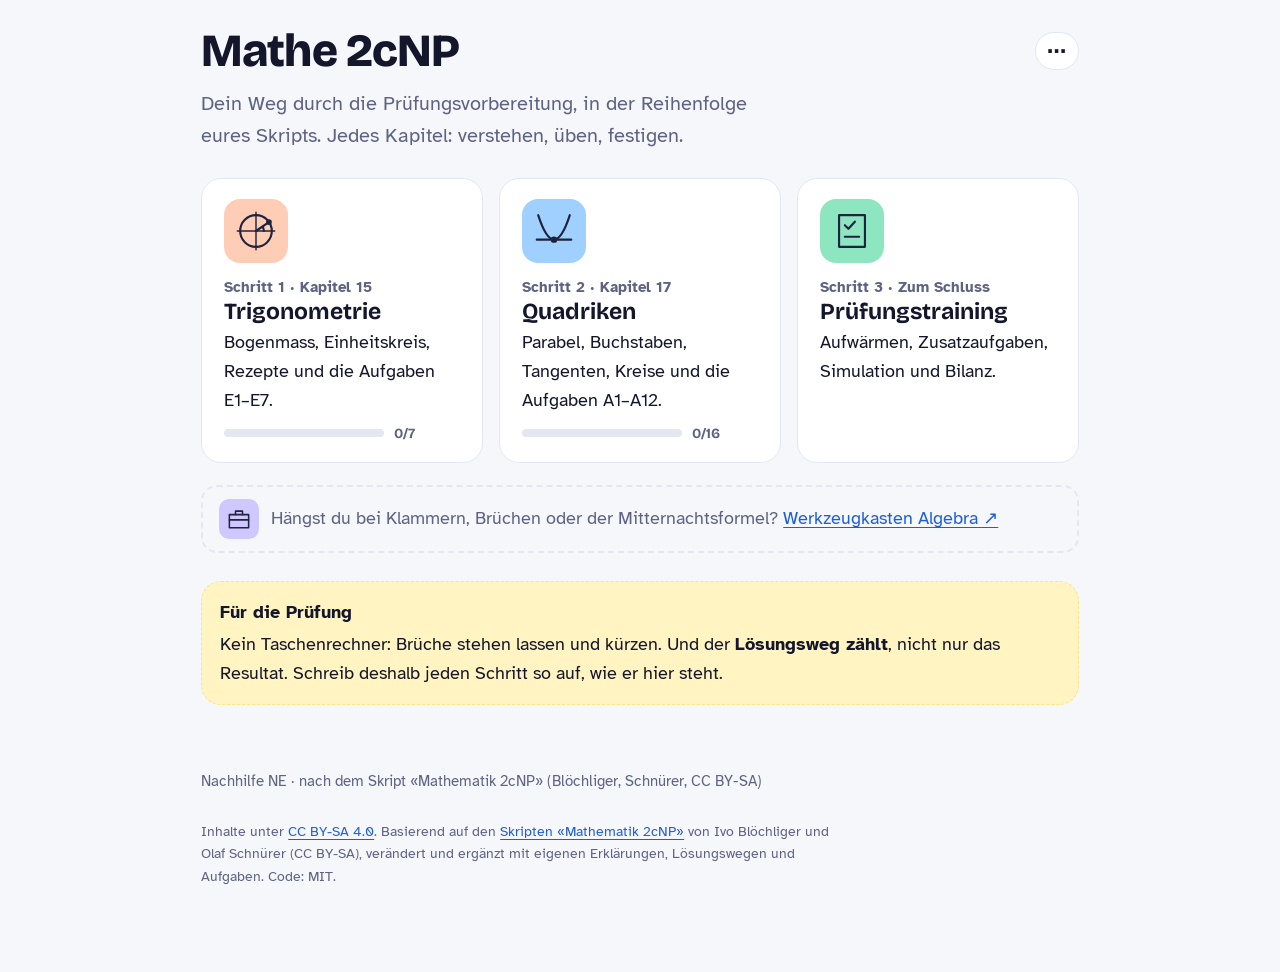
==== index.html @ 9c503a1d "Quadriken: consistent recipe names (Tangenten-Rezept, Kreis-Rezept 1/2, Zwischenschritt), pointers, " ====
<!DOCTYPE html>
<html lang="de">
<head>
<meta charset="utf-8">
<script src="assets/theme.js?v=70"></script>
<script src="assets/sitenav.js?v=34"></script>
<meta name="viewport" content="width=device-width, initial-scale=1, viewport-fit=cover">
<title>Mathe 2cNP</title>
<link rel="icon" href="/favicon.svg" type="image/svg+xml"><link rel="apple-touch-icon" href="/apple-touch-icon.png"><link rel="manifest" href="/manifest.webmanifest"><meta name="apple-mobile-web-app-title" content="Mathe 2cNP"><meta name="apple-mobile-web-app-capable" content="yes"><meta name="mobile-web-app-capable" content="yes"><meta name="apple-mobile-web-app-status-bar-style" content="black-translucent"><meta name="theme-color" content="#fffdf8" media="(prefers-color-scheme: light)"><meta name="theme-color" content="#1f1a17" media="(prefers-color-scheme: dark)">
<link rel="preconnect" href="https://fonts.googleapis.com"><link rel="preconnect" href="https://fonts.gstatic.com" crossorigin>
<link rel="stylesheet" href="https://fonts.googleapis.com/css2?family=Atkinson+Hyperlegible:ital,wght@0,400;0,700;1,400&family=Bricolage+Grotesque:opsz,wght@12..96,600;12..96,700;12..96,800&display=swap">
<link rel="stylesheet" href="assets/style.css?v=74">
<link rel="stylesheet" href="assets/clean.css?v=3">
</head>
<body>
<main class="wrap">
<nav class="langsw" aria-label="Sprache / language"><a href="index.html" lang="de" aria-current="page">DE</a><a href="en.html" lang="en">EN</a></nav>
  <h1>Mathe 2cNP</h1>
  <p class="lead">Dein Weg durch die Prüfungsvorbereitung, in der Reihenfolge eures Skripts. Jedes Kapitel: verstehen, üben, festigen.</p>

  <ol class="path">
    <li><a class="card c-peach" href="trigonometrie/de.html" data-topic="/trigonometrie/">
      <div class="doodle"><svg viewBox="0 0 64 64" aria-hidden="true"><path d="M6 32h52M32 6v52" stroke-width="2"/><circle cx="32" cy="32" r="22"/><path d="M32 32L50 19.5"/><path d="M43 32a11 11 0 0 0-1.9-6.2"/><circle cx="50" cy="19.5" r="2.5" fill="#1f2340"/></svg></div>
      <div><span class="n">Schritt 1 · Kapitel 15</span>
      <b>Trigonometrie</b>
      <span>Bogenmass, Einheitskreis, Rezepte und die Aufgaben E1–E7.</span><span class="cprog"></span></div>
    </a></li>
    <li><a class="card c-sky" href="quadriken/" data-topic="/quadriken/">
      <div class="doodle"><svg viewBox="0 0 64 64" aria-hidden="true"><path d="M10 10Q32 78 54 10"/><path d="M8 44h48"/><circle cx="32" cy="44" r="3" fill="#1f2340"/></svg></div>
      <div><span class="n">Schritt 2 · Kapitel 17</span>
      <b>Quadriken</b>
      <span>Parabel, Buchstaben, Tangenten, Kreise und die Aufgaben A1–A12.</span><span class="cprog"></span></div>
    </a></li>
    <li><a class="card c-mint" href="training/" data-topic="/training/">
      <div class="doodle"><svg viewBox="0 0 64 64" aria-hidden="true"><path d="M14 10h36v44H14z"/><path d="M22 24l5 5 9-10M22 40h20"/></svg></div>
      <div><span class="n">Schritt 3 · Zum Schluss</span>
      <b>Prüfungstraining</b>
      <span>Aufwärmen, Zusatzaufgaben, Simulation und Bilanz.</span><span class="cprog"></span></div>
    </a></li>
  </ol>
  <p class="helper"><span class="hic"><svg viewBox="0 0 64 64" aria-hidden="true"><path d="M10 22h44v30H10z"/><path d="M24 22v-8h16v8"/><path d="M10 34h44"/></svg></span><span>Hängst du bei Klammern, Brüchen oder der Mitternachtsformel? <a href="grundlagen/">Werkzeugkasten Algebra ↗</a></span></p>

  <div class="box exam" style="margin-top:28px">
    <b>Für die Prüfung</b>
    <p style="margin:4px 0 0">Kein Taschenrechner: Brüche stehen lassen und kürzen. Und der <b>Lösungsweg zählt</b>, nicht nur das Resultat. Schreib deshalb jeden Schritt so auf, wie er hier steht.</p>
  </div>
  <footer>Nachhilfe NE · nach dem Skript «Mathematik 2cNP» (Blöchliger, Schnürer, CC BY-SA)</footer>
<p class="lic" style="margin-top:28px;color:var(--mute);font-size:14px;max-width:70ch">Inhalte unter <a href="https://creativecommons.org/licenses/by-sa/4.0/deed.de">CC BY-SA 4.0</a>. Basierend auf den <a href="https://fginfo.ksbg.ch/dokuwiki/doku.php?id=lehrkraefte:snr:klasse-ib-2025">Skripten «Mathematik 2cNP»</a> von Ivo Blöchliger und Olaf Schnürer (CC BY-SA), verändert und ergänzt mit eigenen Erklärungen, Lösungswegen und Aufgaben. Code: MIT.</p>
</main>
</body>
</html>
---- assets/style.css ----
/* Nachhilfe NE — "Heft mit Leuchtstift": squared exercise-book paper, ink, highlighters.
   Semantic colours stay fixed everywhere: m blue, q pink-red, cos mint-green, sin orange, tan = m blue. */
html{touch-action:manipulation}
:root{color-scheme:light dark;
--bg:light-dark(#fffdf8,#1f1a17);--paper-grid:light-dark(#e3ecf8,#2e2723);
--ink:light-dark(#1f2340,#f6efe4);--mute:light-dark(#5a5f80,#c2b5a5);
--line:light-dark(#e2e4ee,#3d332c);--card:light-dark(#ffffff,#2a221d);--soft:light-dark(#f4f2ff,#31281f);
--margin:light-dark(#f2a7b6,#8a4a4f);
--yellow:light-dark(#ffe45c,#e8c728);--mint:light-dark(#8ee6c0,#2fae7d);--sky:light-dark(#9fd0ff,#3d82d6);--pink:light-dark(#ffadc8,#e36d96);
--m:light-dark(#2458c8,#7aa8ff);--q:light-dark(#c92a55,#ff7aa0);--ok:light-dark(#0b7449,#5be0a6);
--cos:light-dark(#0b7449,#5be0a6);--sin:light-dark(#b0500a,#ffa25c);
--hi:light-dark(#fff3a8,#4d3f1a);--mark:light-dark(#ffe45c,#7a5c0c);--tip:light-dark(#e9f4ff,#2b3036);
--shadow:light-dark(#1f2340,#000);
--peach:light-dark(#ffcdb5,#e58a5f);--lilac:light-dark(#cfc8ff,#8c7fe6);--rose:light-dark(#e2567a,#ff7aa0);--link:light-dark(#1e5e4f,#7ed9b4)}
:root[data-theme=light]{color-scheme:light}:root[data-theme=dark]{color-scheme:dark}
*{box-sizing:border-box;min-width:0}
[hidden]{display:none!important}
html{scroll-padding-top:var(--navh,150px)}
body{margin:0;color:var(--ink);font:18px/1.6 "Atkinson Hyperlegible",system-ui,sans-serif;overflow-x:clip;
  background-color:var(--bg);
  background-image:linear-gradient(var(--paper-grid) 1px,transparent 1px),linear-gradient(90deg,var(--paper-grid) 1px,transparent 1px);
  background-size:24px 24px}
a{color:var(--link);text-underline-offset:3px}
.wrap{max-width:880px;margin:0 auto;padding:clamp(20px,4vw,48px) max(4vw,16px) 96px;position:relative}
h1,h2,h3,h4,.card b,.recipe b,.nav a,button,.mode,.stamp,.progress{font-family:"Bricolage Grotesque",system-ui,sans-serif}
h1{font-size:clamp(34px,6vw,58px);line-height:1;margin:0 0 14px;font-weight:800;letter-spacing:-.02em;text-wrap:balance}
h2{font-size:clamp(26px,3.6vw,34px);line-height:1.1;margin:64px 0 14px;font-weight:800;text-wrap:balance}
/* the highlighter swipe behind section headings (span added by steps.js) */
h2 .hl{background:linear-gradient(transparent 55%,var(--mark) 55%,var(--mark) 92%,transparent 92%);box-decoration-break:clone;-webkit-box-decoration-break:clone;padding:0 4px}
h3{font-size:22px;margin:28px 0 8px;font-weight:800}
h4{font-size:18px;margin:0;font-weight:700}
p{margin:0 0 12px;max-width:66ch}
.lead{color:var(--mute);font-size:20px;max-width:56ch}
.crumb{margin:0 0 18px;font-size:16px}
.mm{color:var(--m);font-weight:700}.qq{color:var(--q);font-weight:700}
.cc{color:var(--cos);font-weight:700}.ss{color:var(--sin);font-weight:700}.tt{color:var(--m);font-weight:700}

/* top controls: colour mode + language */
.topbar{display:flex;justify-content:space-between;align-items:center;gap:10px;margin:0 0 22px;flex-wrap:wrap}
.topbar .crumb{margin:0}
.topctl{display:flex;gap:8px;margin-left:auto}
.langsw{display:flex;border:2px solid var(--ink);border-radius:12px;overflow:hidden;background:var(--card)}
.langsw a{padding:6px 11px;font:700 14px "Bricolage Grotesque",system-ui,sans-serif;text-decoration:none;color:var(--ink)}
.langsw a[aria-current]{background:var(--ink);color:var(--bg)}
@media(max-width:520px){.langsw a,.langsw button{padding:5px 8px;font-size:13px}.topbar{margin-bottom:16px}}

/* sticky chapter nav + progress */
.nav{position:sticky;top:0;z-index:5;background:color-mix(in srgb,var(--bg) 94%,transparent);backdrop-filter:blur(6px);
  border-bottom:2px solid var(--ink);margin:18px calc(-1*max(4vw,16px)) 0;padding:10px max(4vw,16px)}
.nav ul{list-style:none;margin:0;padding:0;display:flex;gap:6px;overflow-x:auto;scrollbar-width:none}
.nav li{flex:none}
.nav li.ph{align-self:center;font:700 12px "Bricolage Grotesque",system-ui,sans-serif;color:var(--mute);padding:0 0 0 10px;letter-spacing:.02em}
.nav li.ph:first-child{padding-left:0}
.nav .pn{opacity:.5;margin-right:5px}
.nav a{display:block;white-space:nowrap;padding:5px 12px;border-radius:999px;border:2px solid var(--line);background:var(--card);text-decoration:none;color:var(--ink);font-size:15px;font-weight:700}
.nav a.done{margin:0;padding:5px 12px;font-weight:700;background:var(--mint);border-color:var(--mint);color:#10241b}
.nav a.done::after{content:" ✓"}
.progress{display:flex;align-items:center;gap:10px;margin-top:8px;font-size:14px;font-weight:700;color:var(--mute)}
.progress .bar{flex:1;height:8px;border-radius:99px;background:var(--soft);overflow:hidden}
.progress .bar i{display:block;height:100%;width:0;background:var(--mint);border-radius:99px;transition:width .4s}

/* start page */
.cards{display:grid;gap:18px;margin-top:30px}
.card{display:grid;grid-template-columns:88px minmax(0,1fr);gap:18px;align-items:center;padding:20px 22px;border:2px solid var(--ink);border-radius:20px;text-decoration:none;color:var(--ink);background:var(--card);box-shadow:5px 5px 0 var(--shadow);transition:transform .12s,box-shadow .12s}
a.card:hover{transform:translate(-2px,-2px);box-shadow:7px 7px 0 var(--shadow)}
a.card:active{transform:translate(3px,3px);box-shadow:2px 2px 0 var(--shadow)}
.card .doodle{width:88px;height:88px;border-radius:16px;display:grid;place-items:center}
.card .doodle svg{width:64px;height:64px;stroke:#1f2340;fill:none;stroke-width:3;stroke-linecap:round;stroke-linejoin:round}
.card.c-mint .doodle{background:var(--mint)}.card.c-sky .doodle{background:var(--sky)}.card.c-pink .doodle{background:var(--pink)}.card.c-peach .doodle{background:var(--peach)}.card.c-lilac .doodle{background:var(--lilac)}
.card .n{color:var(--mute);font-size:15px;font-weight:700}
.card b{font-size:25px;display:block;margin:0 0 4px;line-height:1.1}
.card span:last-child{display:block}
@media(max-width:520px){
  .cards{gap:12px;margin-top:20px}
  .card{grid-template-columns:48px minmax(0,1fr);gap:12px;padding:12px 14px;align-items:center;border-radius:16px;box-shadow:3px 3px 0 var(--shadow)}
  .card .doodle{width:48px;height:48px;border-radius:12px}
  .card .doodle svg{width:34px;height:34px;stroke-width:3.5}
  .card .n{font-size:13px}
  .card b{font-size:19px;margin:0 0 2px}
  .card span:last-child{font-size:15px;line-height:1.4}
}

/* boxes */
.box{border:2px solid var(--line);border-radius:18px;padding:16px 18px;margin:16px 0;background:var(--card)}
.tip{background:var(--tip);border-color:transparent}
.tip b:first-child{display:block;margin-bottom:4px}
.exam{background:var(--hi);border:2px dashed var(--ink)}
.sub{margin:12px 0 0;padding:0;list-style:none;display:grid;gap:8px}
.sub li{padding:10px 14px;border-radius:14px;background:var(--card);border:2px solid var(--line)}

/* recipe: a real sequence, so numbered */
.recipe{counter-reset:r;list-style:none;padding:0;margin:18px 0;display:grid;gap:10px}
.recipe li{counter-increment:r;display:grid;grid-template-columns:40px 1fr;gap:14px;align-items:start;padding:14px 16px;border-radius:16px;background:var(--card);border:2px solid var(--line)}
.recipe li::before{content:counter(r);display:grid;place-items:center;width:36px;height:36px;border-radius:50%;background:var(--yellow);color:#1f2340;border:2px solid var(--ink);font:800 17px "Bricolage Grotesque",sans-serif}
.recipe b{display:block;font-size:19px}
.recipe .f{display:block;font-size:19px;margin:6px 0 2px}
.recipe small{display:block;color:var(--mute);font-size:16px}

table.which{border-collapse:collapse;width:100%;margin:12px 0;font-size:17px;background:var(--card);border-radius:14px;overflow:hidden}
.which th,.which td{text-align:left;padding:10px 10px;border-bottom:1px solid var(--line);vertical-align:top}
.which th{font-size:15px;color:var(--mute);font-weight:700;background:var(--soft)}

/* exercises: a page of the Heft, with the red margin line */
.ex{position:relative;border:2px solid var(--ink);border-radius:20px;padding:20px clamp(14px,3vw,26px) 20px clamp(26px,5vw,48px);margin:26px 0;background:var(--card);box-shadow:5px 5px 0 var(--shadow)}
.ex::before{content:"";position:absolute;top:0;bottom:0;left:clamp(14px,3vw,30px);width:2px;background:var(--margin)}
.ex-head{display:flex;flex-wrap:wrap;gap:6px 12px;align-items:center;margin-bottom:6px}
.ex-head h3{margin:0;font-size:26px}
.mode{font-size:14px;font-weight:700;padding:3px 10px;border-radius:999px;background:var(--lilac);color:#1f1a40}
.ex[data-mode=faded] .mode{background:var(--pink);color:#3a0f20}
.task{padding:12px 14px;border-radius:14px;background:var(--soft);margin:10px 0 16px}
.steps{list-style:none;margin:0;padding:0;display:grid;gap:12px}
.step{border-left:4px solid var(--line);padding:4px 0 6px 14px}
.step.on{border-left-color:var(--mark)}
.step .nr{color:var(--mute);font:700 14px "Bricolage Grotesque",sans-serif}
.step .why{color:var(--mute);font-size:17px;margin:4px 0 0}
.step .calc{margin-top:8px;overflow-x:auto;overflow-y:hidden;padding:2px 0}
.step .calc .katex-display{margin:.4em 0;text-align:left}
.step .calc .katex-display>.katex{text-align:left}
.done{margin-top:14px;padding:12px 14px;border-radius:14px;background:var(--hi);font-weight:700}
.ctrl{display:flex;flex-wrap:wrap;gap:10px;margin-top:16px}
button{font-size:16px;font-weight:700;min-height:46px;padding:0 18px;border-radius:12px;border:2px solid var(--ink);background:var(--card);color:var(--ink);cursor:pointer}
button.primary{background:var(--yellow);color:#1f2340;box-shadow:3px 3px 0 var(--shadow)}
button.primary:active{transform:translate(2px,2px);box-shadow:1px 1px 0 var(--shadow)}
button:focus-visible,a:focus-visible,input:focus-visible{outline:3px solid var(--m);outline-offset:2px}
button.reveal{min-height:38px;font-size:15px;margin-top:8px;background:var(--soft);border-color:var(--line)}

/* the one celebratory moment: a stamp when the last step is reached */
.stamp{position:absolute;top:14px;right:16px;padding:6px 14px;border:3px solid var(--rose);color:var(--rose);border-radius:12px;font-weight:800;font-size:18px;transform:rotate(-8deg);background:var(--card)}
.stamp.pop{animation:pop .45s cubic-bezier(.2,1.6,.4,1)}
@keyframes pop{from{transform:rotate(-8deg) scale(2.2);opacity:0}to{transform:rotate(-8deg) scale(1);opacity:1}}
@media(prefers-reduced-motion:reduce){.stamp.pop{animation:none}.progress .bar i,.card{transition:none}}
@media(max-width:520px){.stamp{position:static;display:inline-block;margin-bottom:8px}}

/* small playgrounds */
.play{display:grid;grid-template-columns:minmax(0,1fr) minmax(0,1fr);gap:18px;align-items:center}
.play svg{width:100%;aspect-ratio:1;max-width:340px;display:block;margin:auto;background:var(--card);border-radius:12px}
.sl{display:grid;grid-template-columns:1.6em minmax(0,1fr) 3.2em;gap:8px;align-items:center}
.sl b{text-align:right;font-variant-numeric:tabular-nums}
input[type=range]{width:100%;height:36px}
#mS{accent-color:var(--m)}#qS{accent-color:var(--q)}#ucS{accent-color:var(--ink)}
.readout{font-size:21px;font-weight:700;margin:6px 0}
.chips{display:flex;flex-wrap:wrap;gap:6px;margin-top:8px}
.chips button{min-height:36px;padding:0 10px;font-size:14px}
#ucOut div{font-variant-numeric:tabular-nums;margin:2px 0}
@media(max-width:640px){.play{grid-template-columns:minmax(0,1fr)}}
.tbl{overflow-x:auto;margin:10px 0}
.tbl table{border-collapse:collapse;font-size:16px;white-space:nowrap}
.tbl th,.tbl td{padding:6px 8px;border-bottom:1px solid var(--line);text-align:center}
.tbl th:first-child,.tbl td:first-child{text-align:left;position:sticky;left:0;background:var(--card)}
footer{margin-top:64px;color:var(--mute);font-size:15px}
.progress button{min-height:0;padding:2px 8px;font-size:13px;border-width:1px;border-color:var(--line);background:transparent;color:var(--mute)}
/* language blocks: show only the one matching <html lang> */
html[lang=de] [data-l=en],html[lang=en] [data-l=de]{display:none!important}
.langsw button{font-family:"Bricolage Grotesque",system-ui,sans-serif;font-weight:700;cursor:pointer;-webkit-tap-highlight-color:transparent;touch-action:manipulation;border:0;border-radius:0;min-height:0;padding:6px 11px;font-size:14px;background:transparent;color:var(--ink)}
.langsw button[aria-current]{background:var(--ink);color:var(--bg)}
.predict{margin:12px 0 0;font-size:16px;color:var(--mute);font-style:italic}

/* theory overview cards */
.theory{display:grid;grid-template-columns:repeat(auto-fill,minmax(270px,1fr));gap:14px;margin:16px 0}
.theory .tc{border:2px solid var(--line);border-radius:18px;padding:14px 16px;background:var(--card)}
.theory .tc h3{margin:0 0 6px;font-size:19px}
.theory .tc p{font-size:16px;margin:0 0 6px}
.theory .tc .katex-display{margin:.4em 0;overflow-x:auto;overflow-y:hidden;padding:2px 0}
.tc.k-m{border-top:6px solid var(--sky)}.tc.k-y{border-top:6px solid var(--yellow)}.tc.k-p{border-top:6px solid var(--pink)}.tc.k-g{border-top:6px solid var(--mint)}

/* fill-in gaps */
.gap{display:inline-block;min-width:4.5em;border-bottom:2px solid var(--ink);margin:0 2px;cursor:pointer;line-height:1.3;vertical-align:bottom}
.gap>span{visibility:hidden}
.gap.open>span{visibility:visible}
.gap.open{border-bottom-color:var(--mint);background:color-mix(in srgb,var(--mint) 18%,transparent)}
.sheet{border:2px solid var(--ink);border-radius:20px;background:var(--card);padding:20px clamp(16px,3vw,28px);box-shadow:5px 5px 0 var(--shadow)}
.sheet h3{margin:22px 0 6px}.sheet h3:first-child{margin-top:0}
.sheet ul{margin:6px 0;padding-left:22px}.sheet li{margin:4px 0}

/* recipe puzzle */
ol.puzzle{list-style:none;padding:0;margin:12px 0;display:grid;gap:8px}
ol.puzzle li{padding:10px 14px;border-radius:14px;border:2px solid var(--line);background:var(--card);cursor:pointer;font-weight:700}
ol.puzzle li.ok{border-color:var(--ok);background:color-mix(in srgb,var(--mint) 25%,var(--card))}
ol.puzzle li.ok::before{content:attr(data-n) ". ";color:var(--ok)}
ol.puzzle li.no{animation:shake .3s;border-color:color-mix(in srgb,var(--q) 55%,var(--line))}
@keyframes shake{25%{transform:translateX(-6px)}75%{transform:translateX(6px)}}
@media(prefers-reduced-motion:reduce){ol.puzzle li.no{animation:none;border-color:var(--q)}}
.puzzle-msg{font-weight:700;color:var(--ok)}

@media print{
  body{background:#fff;color:#000;font-size:13pt}
  .topctl,.nav,.noprint,button,.crumb,footer{display:none!important}
  .sheet{box-shadow:none;border:1px solid #000}
  .gap{border-bottom:1px solid #000;min-width:6em}
  .gap>span{visibility:hidden!important}
  body.print-answers .gap>span{visibility:visible!important}
}
.katex-display{overflow-x:auto;overflow-y:hidden;padding:2px 0;max-width:100%}
@media(max-width:520px){.katex-display>.katex{font-size:1.02em}.box,.ex{padding-left:14px;padding-right:14px}}
@media(max-width:520px){.langsw a,.langsw button{padding:5px 8px;font-size:13px}}
/* KaTeX hides its MathML copy with position:absolute; keep it inside scroll boxes so it cannot widen the page */
.tbl,.calc,.katex-display,.task,.box,.tc,.sheet,.step{position:relative}
/* phones: less air, same hierarchy */
@media(max-width:520px){
  body{font-size:17px}
  .wrap{padding:14px 16px 64px}
  h1{font-size:32px;margin-bottom:10px}
  .lead{font-size:17px;line-height:1.5}
  h2{margin-top:44px}
  .box,.sub li,.recipe li{padding:12px}
  .ex{padding:16px 14px 16px 26px;margin:20px 0;box-shadow:3px 3px 0 var(--shadow)}
  .ex::before{left:13px}
}
@media(max-width:520px){
  .ctrl{gap:8px}
  .ctrl button{min-height:42px;padding:0 12px;font-size:15px;flex:1 1 auto}
  .ctrl [data-a=next]{flex:1 1 100%}
  .predict{font-size:15px;margin-top:10px}
  .task{padding:10px 12px}
}
.nav a{transition:background .2s,border-color .2s}
.nav a.active{background:var(--mark);border-color:var(--ink);color:var(--ink)}
.nav a.done.active{background:var(--mint);border-color:var(--ink)}
.nav ul{scroll-behavior:smooth}
@media(prefers-reduced-motion:reduce){.nav a{transition:none}.nav ul{scroll-behavior:auto}}

/* KaTeX \m and \q follow the theme colours (readable in light and dark) */
.katex [style*="#3b7be8"],.katex [style*="rgb(59, 123, 232)"]{color:var(--m)!important}.katex [style*="#e0475b"],.katex [style*="rgb(224, 71, 91)"]{color:var(--q)!important}
.nextcard{margin:36px 0 8px;border-style:dashed}
/* start page: the learning path */
.path{list-style:none;margin:26px 0 0;padding:0;display:grid;gap:16px;counter-reset:none;position:relative}
.path>li{position:relative}
.path>li:not(:last-child)::after{content:"";position:absolute;left:66px;bottom:-16px;height:16px;border-left:3px dotted var(--ink);opacity:.35}
.cprog{display:flex!important;align-items:center;gap:10px;margin-top:8px;font:700 14px "Bricolage Grotesque",system-ui,sans-serif;color:var(--mute)}
.cprog:empty{display:none!important}
.cprog i{flex:1;max-width:160px;height:8px;border-radius:99px;background:var(--line);overflow:hidden;display:block}
.cprog i b{display:block;height:100%;background:var(--ok);border-radius:99px;margin:0;font-size:0}
.helper{display:flex;align-items:center;gap:12px;margin:22px 0 0;padding:12px 16px;border:2px dashed var(--line);border-radius:16px;color:var(--mute)}
.helper .hic{flex:none;width:40px;height:40px;border-radius:10px;background:var(--lilac);display:grid;place-items:center}
.helper .hic svg{width:28px;height:28px;stroke:#1f2340;fill:none;stroke-width:3.5;stroke-linecap:round;stroke-linejoin:round}
@media(max-width:520px){.path>li:not(:last-child)::after{left:38px}}
.ex-head .orig{margin-left:auto;font-size:14px;font-weight:700}
.selfcheck{display:flex;flex-wrap:wrap;align-items:center;gap:8px;margin-top:14px;padding-top:12px;border-top:2px dashed var(--line)}
.selfcheck>span{font-weight:700;margin-right:4px}
.selfcheck button{min-height:36px;padding:4px 14px}
.selfcheck button[data-k=ok][aria-pressed]{background:var(--mint);color:#10241b}
.selfcheck button[data-k=part][aria-pressed]{background:var(--mark)}
.selfcheck button[data-k=no][aria-pressed]{background:var(--pink);color:#3a0f20}

/* laptop vs phone: text lines stay readable in the page flow, but boxes, cards and exercises use their full width;
   wider screens get a wider page and side-by-side cards */
.box p,.ex p,.step p,.tc p,.sheet p,.recipe p,.play p,.calc p,.done,.task,.sub li,.box li{max-width:none}
p,li,.task,.done,.why{text-wrap:pretty}
h1,h2,h3,h4,.card b,.lead{text-wrap:balance}
.nav ul.more{-webkit-mask-image:linear-gradient(to right,#000 calc(100% - 48px),transparent);mask-image:linear-gradient(to right,#000 calc(100% - 48px),transparent)}
@media(min-width:1100px){
  .wrap{max-width:1120px}
  main>p,main>ul:not(.sub),main>ol:not(.path){max-width:72ch}
  ul.sub{grid-template-columns:repeat(auto-fit,minmax(240px,1fr))}
  .path,.helper,main>.box.exam{max-width:880px}
}
.katex.nw{white-space:nowrap}
table .katex.nw{white-space:normal}
@media(max-width:520px){table.which{table-layout:fixed;width:100%;font-size:14px}table.which td,table.which th{overflow-wrap:anywhere;padding-left:6px;padding-right:6px}}
.katex .katex-mathml{max-width:100%;overflow:hidden}

/* ⋯ menu for colours and language */
.topctl{position:relative}
.menubtn{min-height:0;width:44px;height:38px;padding:0;border-radius:999px;border:2px solid var(--ink);background:var(--card);color:var(--ink);font:800 20px/1 "Bricolage Grotesque",system-ui,sans-serif;cursor:pointer;box-shadow:none}
.menubtn[aria-expanded=true]{background:var(--mark)}
.tmenu{position:absolute;right:0;top:calc(100% + 8px);z-index:60;min-width:230px;padding:12px 14px 14px;background:var(--card);border:2px solid var(--ink);border-radius:16px;box-shadow:4px 4px 0 var(--shadow)}
.tmenu>p{margin:0 0 6px;font:700 13px "Bricolage Grotesque",system-ui,sans-serif;color:var(--mute)}
.tmenu>p+.langsw,.tmenu>.langsw{width:max-content}
.tmenu>.langsw+p{margin-top:12px}
/* home-screen app: content keeps clear of the notch and the home bar, bar sits under the status bar */
body{padding-top:env(safe-area-inset-top,0px)}
.nav{top:env(safe-area-inset-top,0px)}
/* iPhone app: once the bar sticks, a strip of the same colour covers the status bar area above it (no gap while it sits in the page) */
.nav::before{content:"";position:absolute;left:0;right:0;bottom:100%;height:env(safe-area-inset-top,0px);background:var(--bg);opacity:0;pointer-events:none}
.nav.stuck::before{opacity:1}
.wrap{padding-left:max(4vw,16px,env(safe-area-inset-left,0px));padding-right:max(4vw,16px,env(safe-area-inset-right,0px));padding-bottom:calc(96px + env(safe-area-inset-bottom,0px))}
@media(max-width:520px){.wrap{padding-bottom:calc(64px + env(safe-area-inset-bottom,0px))}}
.h1row{display:flex;align-items:flex-start;justify-content:space-between;gap:12px}.h1row>h1{margin-top:0}.h1row>.topctl{flex:none;margin-top:4px}
.traps{display:grid;gap:10px;grid-template-columns:repeat(auto-fit,minmax(260px,1fr))}.traps .box{margin:0}
.exlist{display:grid;gap:10px;grid-template-columns:repeat(auto-fit,minmax(300px,1fr));margin-bottom:14px}
.exitem{border:2px solid var(--line);border-radius:14px;background:var(--card);padding:6px 16px 12px}
.exitem ul{margin:0;padding-left:20px}.exitem li{margin:2px 0}
.exres{margin:8px 0 0;font-weight:700}

/* try-first questions inside exercises */
.ask{margin:16px 0 0;padding:14px 16px;border:2px dashed var(--line);border-radius:14px;background:var(--soft)}
.ask .q{margin:0 0 10px;font-weight:700}
.ask .form{display:flex;flex-wrap:wrap;align-items:center;gap:6px 8px;font-size:18px}
.ask .form input{width:5.2em;min-height:44px;padding:0 10px;font:inherit;border:2px solid var(--ink);border-radius:10px;background:var(--card);color:var(--ink);text-align:center}
.ask .form .primary{margin-left:6px}
.ask .keys{display:flex;gap:6px;flex-basis:100%}
.ask .keys button{min-height:38px;min-width:44px;padding:0 10px;font-size:17px;background:var(--card);border-color:var(--line)}
.ask .opt{display:block;width:100%;text-align:left;margin:0 0 8px;padding:10px 14px;font-weight:600;line-height:1.4}
.ask .opt.picked{border-color:var(--sin)}
.hintmsg{margin:12px 0 0;padding:10px 12px;border-radius:10px;font-size:16px}
.hintmsg.warn{background:var(--hi)}
.hintmsg.err{color:var(--q);padding:0;margin-top:8px}
.showstep{margin-top:10px;min-height:40px;font-size:15px;background:var(--card)}
.mine{margin:4px 0 8px;padding:8px 12px;border-radius:10px;background:var(--soft);font-size:16px}
.mine .mq{display:block;font-weight:700}
.mine .ma{display:block;color:var(--mute)}
.mine.ok .ma{color:var(--ok)}
.tally{margin:8px 0 0;font-weight:400;font-size:15px}
.ask .pad{display:grid;grid-template-columns:repeat(4,1fr);gap:8px;margin-top:12px;max-width:360px}
.ask .pad button{min-height:48px;padding:0;font-size:22px;font-weight:600;background:var(--card);border-color:var(--line)}
.ask .pad button:active{background:var(--soft)}
.ask .form input.cur{border-color:var(--m);box-shadow:0 0 0 3px color-mix(in srgb,var(--m) 25%,transparent)}
.ask .padgo{margin-top:12px;width:100%;max-width:360px}
.tryself .th{margin:0 0 4px}
.tryself .ts{margin:14px 0 6px;color:var(--mute);font-size:16px}
.tryl{list-style:none;margin:0;padding:0}
.tryl li{padding:10px 0;border-top:1px solid var(--line);display:flex;flex-wrap:wrap;align-items:center;gap:6px 12px}
.tryl li:first-child{border-top:0}
.tryl .tq{flex-basis:100%}
.tryl .reveal{margin:0}
.tryl .ta{flex-basis:100%;margin:4px 0 0;padding:8px 12px;border-radius:10px;background:var(--hi)}
/* a set of independent recipes (no step numbers, they are not a sequence) */
.recipe.set li{grid-template-columns:1fr;border-left:6px solid var(--yellow)}
.recipe.set li::before{content:none}

/* ===== laptop and desktop (from 1100 px): chapter navigation as a sidebar on the left, denser content ===== */
.sidehead{display:none}
@media(min-width:1100px){
  :root{--side:256px}
  body:has(nav.nav){padding-left:var(--side)}
  .wrap{max-width:980px;padding-top:28px;padding-bottom:72px}
  .nav{position:fixed!important;top:0!important;left:0;bottom:0;width:var(--side);margin:0;padding:22px 16px 20px;
    border-bottom:0;border-right:2px solid var(--ink);background:var(--bg);backdrop-filter:none;overflow-y:auto;
    display:flex;flex-direction:column;gap:14px;scrollbar-width:thin}
  .nav::before{display:none}
  .nav .navrow{display:flex;flex-direction:column;align-items:stretch;gap:10px}
  .nav .navback{display:block!important;max-width:none!important;opacity:1!important;margin:0!important;padding:5px 12px!important;border-width:2px!important;align-self:flex-start}
  .nav .navback .nbt{display:inline!important}
  .sidehead{display:block;margin:4px 2px 0;font:800 22px/1.15 "Bricolage Grotesque",system-ui,sans-serif;color:var(--ink)}
  .nav ul,.nav ul.more{flex-wrap:wrap;overflow:visible;gap:5px;-webkit-mask-image:none;mask-image:none}
  .nav li{flex:0 0 auto}
  .nav li:has(.pn),.nav li.ph,.nav li.div{flex-basis:100%}
  .nav li.ph{padding:10px 2px 2px!important;font-size:12px;text-transform:none}
  .nav li:has(.pn) a{border-radius:12px;padding:6px 12px;white-space:normal}
  .nav li:not(:has(.pn)):not(.ph):not(.div) a{padding:2px 9px;font-size:13px;border-width:1.5px;margin-left:0}
  .nav li.div{height:0;border-top:2px dashed var(--line);margin:8px 0 4px}
  .nav .navrow{display:contents}
  .nav .navback{order:1}.nav .sidehead{order:2}.nav .progress{order:3}.nav .navrow>ul{order:4}
  .nav .progress{flex-wrap:wrap;margin:0;gap:6px 8px}
  .nav .progress .txt{flex-basis:100%}
  .nav .progress .bar{flex:1 1 auto}
  .topbar{margin-bottom:10px}
  h1{font-size:clamp(34px,3.6vw,46px)}
  h2{margin:44px 0 12px}
  h3{margin:22px 0 6px}
  .ex{margin:18px 0;padding:16px 22px 16px 40px}
  .box{margin:14px 0}
  .recipe{margin:12px 0}
  /* start page: the three chapters side by side */
  .path{max-width:none!important;grid-template-columns:repeat(3,minmax(0,1fr));display:grid;gap:16px}
  .path>li:not(:last-child)::after{display:none}
  .path>li{display:flex}
  .path .card{grid-template-columns:1fr;align-items:start;align-content:start;gap:12px;width:100%;height:100%}
  .path .card .doodle{width:64px;height:64px}
  .path .card .doodle svg{width:46px;height:46px}
  .path .card b{font-size:23px}
  .path .card{grid-template-rows:auto 1fr}
  .path .card>div:last-child{display:flex;flex-direction:column;height:100%}
  .path .card .cprog{margin-top:auto;padding-top:10px}
}
@media(min-width:1100px) and (max-width:1279px){:root{--side:228px}}
@media(min-width:1100px){.nav ul{row-gap:6px}.nav li,.nav a{margin:0!important}}
@media(min-width:1100px){
  .nav ul{flex:0 0 auto!important;align-content:flex-start}
  .nav ul:not(:has(.ph)) li{flex-basis:100%}
  .nav ul:not(:has(.ph)) li a{border-radius:12px!important;padding:6px 12px!important;white-space:normal;font-size:15px!important;border-width:2px!important}
}
---- assets/clean.css ----
/* Clean look (Nov 2026): calm surfaces, thin lines, no hard shadows. Light = clean app, dark = deep navy with lime.
   Loaded last on every page, so it overrides the older exercise-book styles. Maths colours (m, q, cos, sin) stay. */
:root{
  --bg:light-dark(#F6F7FB,#0F1020);
  --card:light-dark(#FFFFFF,#1A1C33);
  --ink:light-dark(#14162B,#F2F3FF);
  --mute:light-dark(#5E6382,#A3A8CC);
  --line:light-dark(#E4E7F0,#2C3058);
  --soft:light-dark(#F0F2F9,#23264A);
  --grid:light-dark(#E9EDF5,#232650);
  --paper-grid:transparent;
  --shadow:transparent;
  --accent:light-dark(#2F6BFF,#B8F35C);
  --on-accent:light-dark(#FFFFFF,#0F1020);
  --link:light-dark(#1F5FD6,#9EC0FF);
  --hi:light-dark(#FFF4C2,#33301A);
  --mark:light-dark(#FFE45C,#5C5216);
  --tip:light-dark(#EAF1FF,#202650);
  --margin:transparent;
}
body{background-image:none!important;background-color:var(--bg)!important}

/* surfaces: thin line, soft corners, no offset shadows */
.card,.ex,.sheet,.box,.recipe li,.sub li,.theory .tc,.exitem,.tmenu,.langsw,.menubtn,.tabs,.seg,.fig>svg,.fig svg,.ask{
  border:1px solid var(--line)!important;box-shadow:none!important}
.fig{box-shadow:none!important}
.card,.ex,.sheet,.box{border-radius:20px}
.ex{padding-left:clamp(16px,3vw,26px)!important}
.ex::before{display:none!important}
.box.exam,.helper,.nextcard{border-style:dashed!important}
.box.exam{border-color:color-mix(in srgb,var(--mark) 70%,var(--line))!important}
a.card{transition:transform .2s,box-shadow .2s}
a.card:hover{transform:translateY(-2px)!important;box-shadow:0 10px 28px rgba(20,22,43,.08)!important}
a.card:active{transform:scale(.99)!important;box-shadow:none!important}

/* buttons: quiet by default, one clear accent for the main action, a small press on tap */
button{border:1px solid var(--line);border-radius:14px;box-shadow:none}
button:active{transform:scale(.97)}
button.primary{background:var(--accent)!important;color:var(--on-accent)!important;border-color:transparent!important;box-shadow:none!important}
button.primary:active{transform:scale(.97)!important}
.ask .pad button{border-color:var(--line)}
.ask .form input{border:1px solid var(--line)!important}
.ask .form input:focus,.ask .form input.cur{border-color:var(--accent)!important;box-shadow:0 0 0 3px color-mix(in srgb,var(--accent) 22%,transparent)!important}
.ask{background:var(--soft)!important;border-style:solid!important}

/* navigation */
.nav{border-bottom:1px solid var(--line)!important;background:color-mix(in srgb,var(--bg) 92%,transparent)}
.nav a,.nav .navback{border:1px solid var(--line)!important}
.nav a.active{background:light-dark(#FFE45C,#B8F35C)!important;border-color:transparent!important;color:#14162B!important}
.nav a.done{background:var(--mint);border-color:transparent!important;color:#10241b}
@media(min-width:1100px){.nav{border-right:1px solid var(--line)!important;border-bottom:0!important;background:var(--card)!important}}

/* step numbers in recipes, the "done" stamp as a calm badge */
.recipe li::before{border:0!important;background:light-dark(#FFE45C,#B8F35C)!important;color:#14162B!important}
.stamp{transform:none!important;border:0!important;background:color-mix(in srgb,var(--mint) 55%,transparent)!important;color:light-dark(#0b5a39,#c9ffe6)!important;
  border-radius:999px!important;font-size:14px!important;padding:4px 12px!important}
.done{border-radius:14px}

/* tools (interaktiv pages) */
.seg button[aria-pressed=true]{background:var(--ink)!important;color:var(--bg)!important}
.tabs button[aria-selected=true]{background:light-dark(#FFE45C,#B8F35C)!important;color:#14162B!important;box-shadow:none!important}

@media print{.card,.ex,.sheet,.box{border:1px solid #999!important}}
.fulllink{font-size:14px;font-weight:600;white-space:nowrap;margin-left:6px}@media print{.fulllink{display:none}}
@media(min-width:1100px){.nav li.sub{flex-basis:100%!important;padding-left:12px}.nav li.sub a{display:inline-block}.nav li.sub a::before{content:"↳ ";color:var(--mute)}}
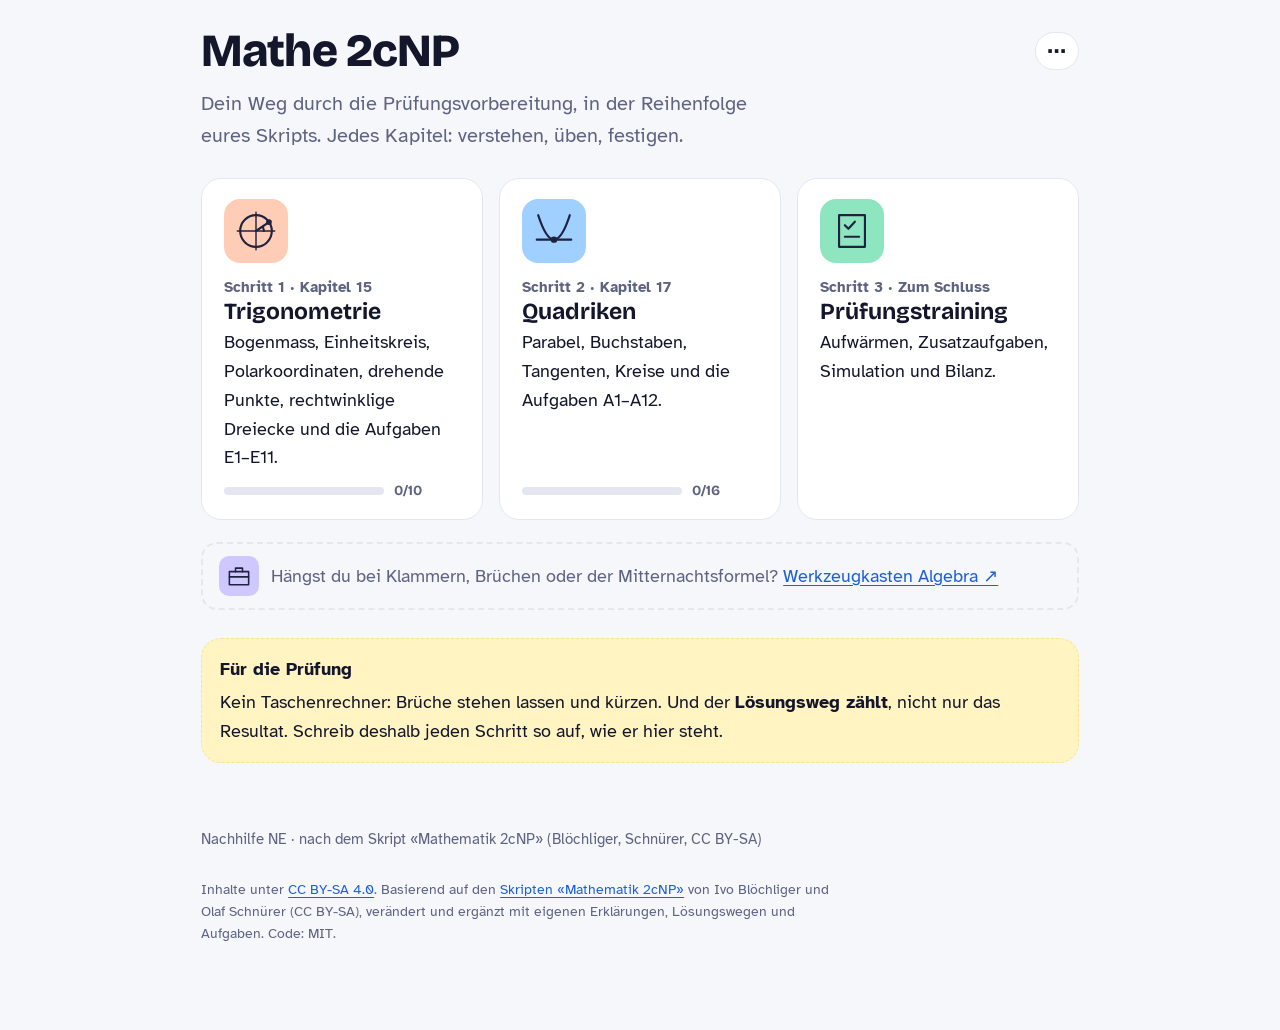
==== commit fa561ccc: "Trigonometry: polar coordinates, rotating points, right triangles (E9–E11), typeable angle Script pa" ====
--- a/index.html
+++ b/index.html
@@ -3,7 +3,7 @@
 <head>
 <meta charset="utf-8">
 <script src="assets/theme.js?v=70"></script>
-<script src="assets/sitenav.js?v=34"></script>
+<script src="assets/sitenav.js?v=35"></script>
 <meta name="viewport" content="width=device-width, initial-scale=1, viewport-fit=cover">
 <title>Mathe 2cNP</title>
 <link rel="icon" href="/favicon.svg" type="image/svg+xml"><link rel="apple-touch-icon" href="/apple-touch-icon.png"><link rel="manifest" href="/manifest.webmanifest"><meta name="apple-mobile-web-app-title" content="Mathe 2cNP"><meta name="apple-mobile-web-app-capable" content="yes"><meta name="mobile-web-app-capable" content="yes"><meta name="apple-mobile-web-app-status-bar-style" content="black-translucent"><meta name="theme-color" content="#fffdf8" media="(prefers-color-scheme: light)"><meta name="theme-color" content="#1f1a17" media="(prefers-color-scheme: dark)">
@@ -23,7 +23,7 @@
       <div class="doodle"><svg viewBox="0 0 64 64" aria-hidden="true"><path d="M6 32h52M32 6v52" stroke-width="2"/><circle cx="32" cy="32" r="22"/><path d="M32 32L50 19.5"/><path d="M43 32a11 11 0 0 0-1.9-6.2"/><circle cx="50" cy="19.5" r="2.5" fill="#1f2340"/></svg></div>
       <div><span class="n">Schritt 1 · Kapitel 15</span>
       <b>Trigonometrie</b>
-      <span>Bogenmass, Einheitskreis, Rezepte und die Aufgaben E1–E7.</span><span class="cprog"></span></div>
+      <span>Bogenmass, Einheitskreis, Polarkoordinaten, drehende Punkte, rechtwinklige Dreiecke und die Aufgaben E1–E11.</span><span class="cprog"></span></div>
     </a></li>
     <li><a class="card c-sky" href="quadriken/" data-topic="/quadriken/">
       <div class="doodle"><svg viewBox="0 0 64 64" aria-hidden="true"><path d="M10 10Q32 78 54 10"/><path d="M8 44h48"/><circle cx="32" cy="44" r="3" fill="#1f2340"/></svg></div>
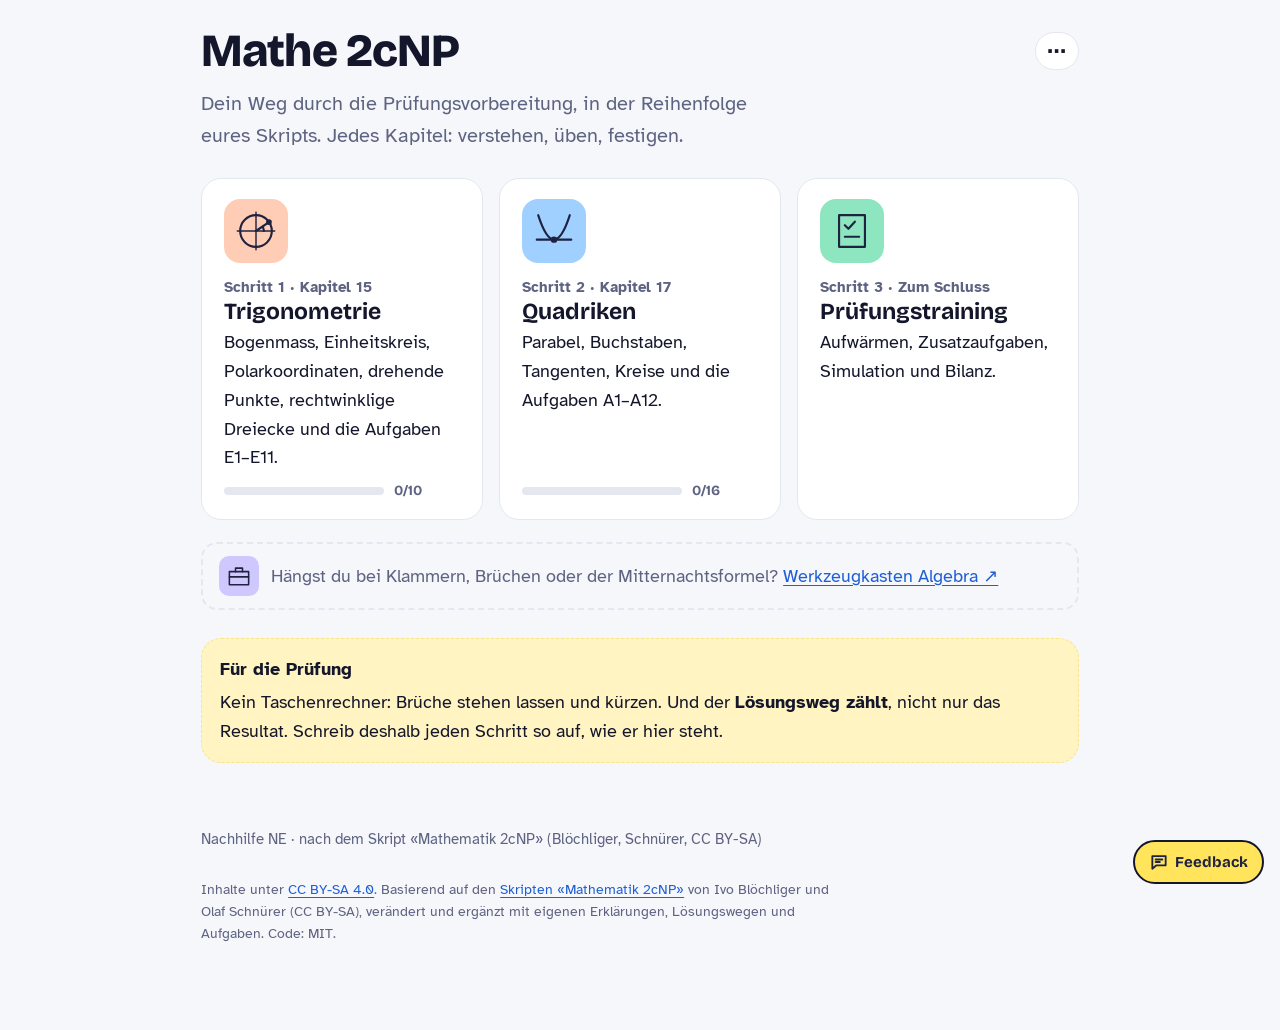
==== commit 60433f05: "Feedback bubble: write a note, send it via WhatsApp to a contact she picks Nothing is stored and no " ====
--- a/index.html
+++ b/index.html
@@ -3,13 +3,13 @@
 <head>
 <meta charset="utf-8">
 <script src="assets/theme.js?v=70"></script>
-<script src="assets/sitenav.js?v=35"></script>
+<script src="assets/sitenav.js?v=38"></script>
 <meta name="viewport" content="width=device-width, initial-scale=1, viewport-fit=cover">
 <title>Mathe 2cNP</title>
 <link rel="icon" href="/favicon.svg" type="image/svg+xml"><link rel="apple-touch-icon" href="/apple-touch-icon.png"><link rel="manifest" href="/manifest.webmanifest"><meta name="apple-mobile-web-app-title" content="Mathe 2cNP"><meta name="apple-mobile-web-app-capable" content="yes"><meta name="mobile-web-app-capable" content="yes"><meta name="apple-mobile-web-app-status-bar-style" content="black-translucent"><meta name="theme-color" content="#fffdf8" media="(prefers-color-scheme: light)"><meta name="theme-color" content="#1f1a17" media="(prefers-color-scheme: dark)">
 <link rel="preconnect" href="https://fonts.googleapis.com"><link rel="preconnect" href="https://fonts.gstatic.com" crossorigin>
 <link rel="stylesheet" href="https://fonts.googleapis.com/css2?family=Atkinson+Hyperlegible:ital,wght@0,400;0,700;1,400&family=Bricolage+Grotesque:opsz,wght@12..96,600;12..96,700;12..96,800&display=swap">
-<link rel="stylesheet" href="assets/style.css?v=74">
+<link rel="stylesheet" href="assets/style.css?v=76">
 <link rel="stylesheet" href="assets/clean.css?v=3">
 </head>
 <body>
--- a/assets/style.css
+++ b/assets/style.css
@@ -83,6 +83,7 @@
 /* boxes */
 .box{border:2px solid var(--line);border-radius:18px;padding:16px 18px;margin:16px 0;background:var(--card)}
 .tip{background:var(--tip);border-color:transparent}
+.ref{margin:-4px 0 14px;font-size:15px;color:var(--mute)}.ref b{color:var(--ink)}
 .tip b:first-child{display:block;margin-bottom:4px}
 .exam{background:var(--hi);border:2px dashed var(--ink)}
 .sub{margin:12px 0 0;padding:0;list-style:none;display:grid;gap:8px}
@@ -334,10 +335,10 @@
   .sidehead{display:block;margin:4px 2px 0;font:800 22px/1.15 "Bricolage Grotesque",system-ui,sans-serif;color:var(--ink)}
   .nav ul,.nav ul.more{flex-wrap:wrap;overflow:visible;gap:5px;-webkit-mask-image:none;mask-image:none}
   .nav li{flex:0 0 auto}
-  .nav li:has(.pn),.nav li.ph,.nav li.div{flex-basis:100%}
+  .nav li:has(.pn),.nav li:has(a[href="#spickzettel"]),.nav li.ph,.nav li.div{flex-basis:100%}
   .nav li.ph{padding:10px 2px 2px!important;font-size:12px;text-transform:none}
-  .nav li:has(.pn) a{border-radius:12px;padding:6px 12px;white-space:normal}
-  .nav li:not(:has(.pn)):not(.ph):not(.div) a{padding:2px 9px;font-size:13px;border-width:1.5px;margin-left:0}
+  .nav li:has(.pn) a,.nav li:has(a[href="#spickzettel"]) a{border-radius:12px;padding:6px 12px;white-space:normal}
+  .nav li:not(:has(.pn)):not(:has(a[href="#spickzettel"])):not(.ph):not(.div) a{padding:2px 9px;font-size:13px;border-width:1.5px;margin-left:0}
   .nav li.div{height:0;border-top:2px dashed var(--line);margin:8px 0 4px}
   .nav .navrow{display:contents}
   .nav .navback{order:1}.nav .sidehead{order:2}.nav .progress{order:3}.nav .navrow>ul{order:4}
